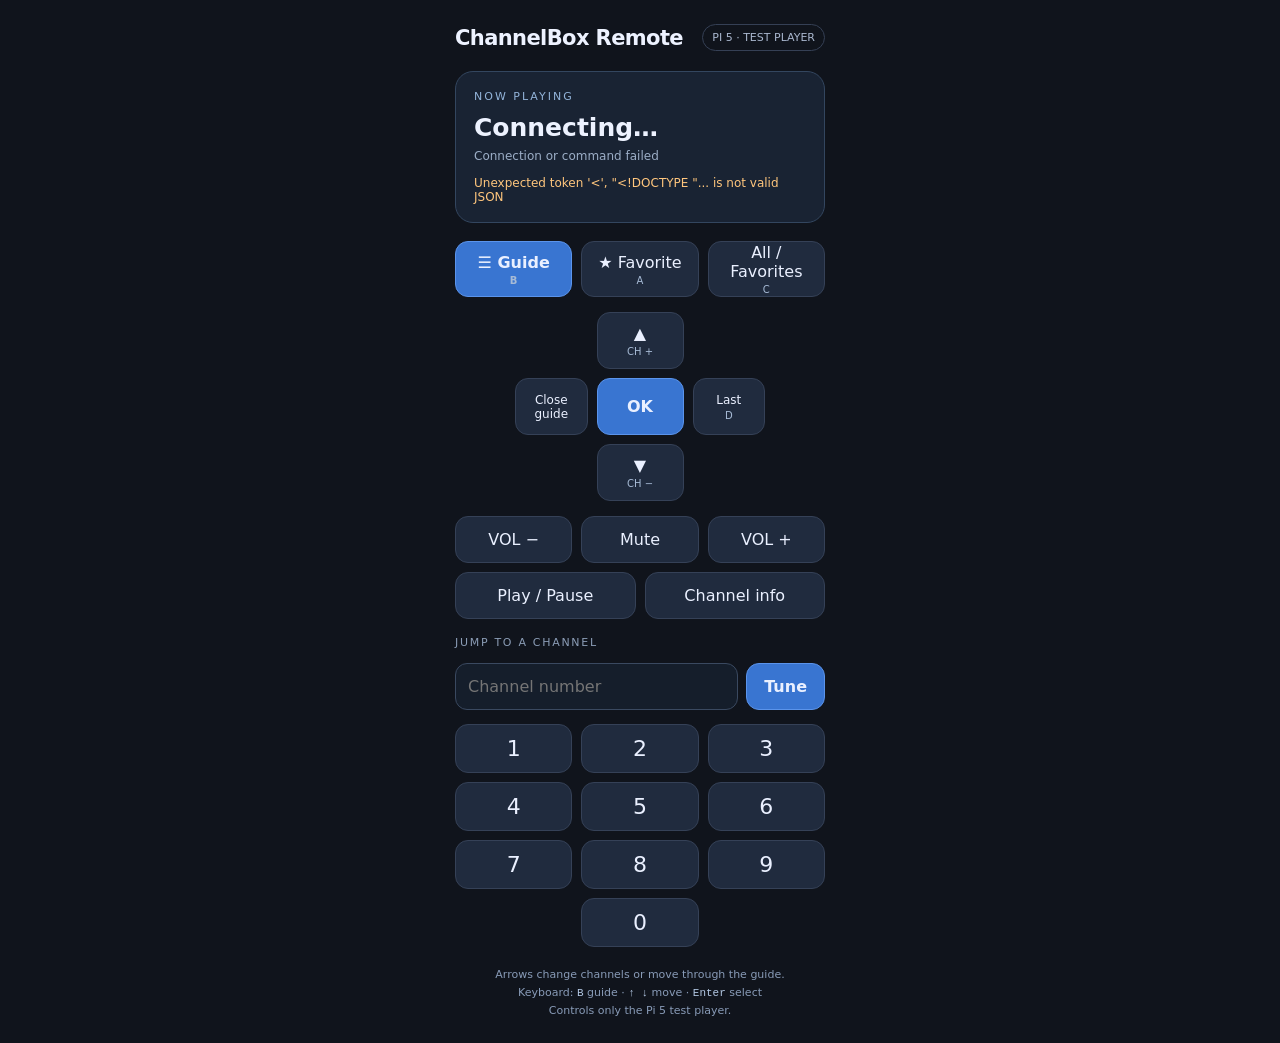
==== remote/index.html @ 06c6996f "Add browser remote control interface" ====
<!doctype html>
<html lang="en"><meta charset="utf-8"><meta name="viewport" content="width=device-width,initial-scale=1">
<title>ChannelBox Remote</title>
<style>
:root{color-scheme:dark;font-family:system-ui,-apple-system,sans-serif;background:#10141c;color:#edf2ff}*{box-sizing:border-box}body{margin:0;padding:24px 16px}main{max-width:370px;margin:auto}header{display:flex;justify-content:space-between;align-items:center;margin-bottom:20px}h1{font-size:21px;margin:0;letter-spacing:-.6px}.pill{font-size:11px;color:#a9b7ce;border:1px solid #354055;padding:6px 9px;border-radius:20px}.screen{background:#192333;border:1px solid #33465f;padding:18px;border-radius:18px;margin-bottom:18px;min-height:126px}.eyebrow{font-size:11px;text-transform:uppercase;letter-spacing:2px;color:#93b4da}#channel{font-size:25px;font-weight:650;margin:9px 0 6px;line-height:1.25;overflow-wrap:anywhere}#connection{font-size:12px;color:#9caec7;min-height:18px}.grid{display:grid;gap:9px}.three{grid-template-columns:repeat(3,1fr)}.two{grid-template-columns:repeat(2,1fr)}button{font:inherit;border:1px solid #354157;background:#202b3e;color:#eaf0ff;border-radius:13px;min-height:47px;cursor:pointer;transition:background .12s,transform .12s;touch-action:manipulation}button:hover{background:#30415c}button:active{transform:scale(.96);background:#405b83}button:focus-visible,input:focus-visible{outline:2px solid #85bcff;outline-offset:3px}.accent{background:#3975d1;border-color:#5b94eb;font-weight:650}.nav{margin:15px auto;max-width:250px;grid-template-columns:1fr 1.2fr 1fr;align-items:center}.nav button{min-height:57px}.up{grid-column:2}.close{grid-row:2}.ok{grid-row:2}.last{grid-row:2}.down{grid-column:2}.small{font-size:12px}.section{margin:17px 0 9px;font-size:11px;text-transform:uppercase;letter-spacing:1.7px;color:#8b9db6}.numbers button{font-size:22px;min-height:49px}.tune{display:flex;gap:8px;margin:14px 0}input{min-width:0;flex:1;background:#151e2b;border:1px solid #3a4960;color:white;border-radius:12px;padding:12px;font:inherit}.tune button{padding:0 17px}footer{text-align:center;color:#889bb7;font-size:11px;line-height:1.6;margin-top:19px}#error{color:#ffc67d;min-height:17px;font-size:12px;margin-top:9px}kbd{color:#b3c8e4}button span{display:block;color:#a7bbd6;font-size:10px;margin-top:3px}
</style>
<main>
<header><h1>ChannelBox Remote</h1><div class="pill">PI 5 · TEST PLAYER</div></header>
<div class="screen" aria-live="polite"><div class="eyebrow" id="mode">Now playing</div><div id="channel">Connecting…</div><div id="connection">Checking Pi 5</div><div id="error" role="status"></div></div>
<div class="grid three"><button data-key="b" class="accent">☰ Guide<span>B</span></button><button data-key="a">★ Favorite<span>A</span></button><button data-key="c">All / Favorites<span>C</span></button></div>
<div class="grid nav"><button class="up" data-key="up" aria-label="Up / channel up">▲<span>CH +</span></button><button class="close small" data-action="close">Close guide</button><button class="ok accent" data-key="enter">OK</button><button class="last small" data-key="d">Last<span>D</span></button><button class="down" data-key="down" aria-label="Down / channel down">▼<span>CH −</span></button></div>
<div class="grid three"><button data-key="x" aria-label="Volume down">VOL −</button><button data-key="m">Mute</button><button data-key="v" aria-label="Volume up">VOL +</button></div>
<div class="grid two" style="margin-top:9px"><button data-key="p">Play / Pause</button><button data-key="i">Channel info</button></div>
<div class="section">Jump to a channel</div><form class="tune"><input id="number" inputmode="numeric" pattern="[0-9]{1,5}" maxlength="5" placeholder="Channel number" aria-label="Channel number"><button class="accent" type="submit">Tune</button></form>
<div class="grid three numbers"><button data-key="1">1</button><button data-key="2">2</button><button data-key="3">3</button><button data-key="4">4</button><button data-key="5">5</button><button data-key="6">6</button><button data-key="7">7</button><button data-key="8">8</button><button data-key="9">9</button><div></div><button data-key="0">0</button></div>
<footer>Arrows change channels or move through the guide.<br>Keyboard: <kbd>B</kbd> guide · <kbd>↑ ↓</kbd> move · <kbd>Enter</kbd> select<br>Controls only the Pi 5 test player.</footer>
</main>
<script>
const token='__TOKEN__';let chain=Promise.resolve(),busy=0;
const el=id=>document.getElementById(id);
async function send(data){busy++;try{const response=await fetch('/control',{method:'POST',headers:{'Content-Type':'application/json','X-Remote-Token':token},body:JSON.stringify(data),signal:AbortSignal.timeout(10000)});const r=await response.json();if(!r.ok)throw Error(r.error||'Command failed');el('channel').textContent=`${r.number} · ${r.name}`;el('mode').textContent=r.guide?'Guide open':'Now playing';el('connection').textContent=r.digits?`Entering channel ${r.digits}…`:`Connected · ${r.count.toLocaleString()} channels`;el('error').textContent='';}catch(e){el('error').textContent=e.message||'Connection failed';el('connection').textContent='Connection or command failed';}finally{busy--;}}
function queue(data){chain=chain.then(()=>send(data));}
document.querySelectorAll('button[data-key]').forEach(b=>b.addEventListener('click',()=>queue({action:'key',key:b.dataset.key})));
document.querySelector('[data-action="close"]').onclick=()=>queue({action:'close'});
document.querySelector('form').onsubmit=e=>{e.preventDefault();if(/^\d{1,5}$/.test(el('number').value))queue({action:'tune',number:el('number').value});};
document.addEventListener('keydown',e=>{if(e.target.closest('input')||(e.target.closest('button')&&['Enter',' '].includes(e.key))||e.metaKey||e.ctrlKey||e.altKey||e.repeat)return;const map={ArrowUp:'up',ArrowDown:'down',Enter:'enter'};const k=map[e.key]||e.key.toLowerCase();if(e.key==='Escape'){e.preventDefault();queue({action:'close'});}else if(/^[0-9abcdimpxv]$/.test(k)||map[e.key]){e.preventDefault();queue({action:'key',key:k});}});
send({action:'status'});setInterval(()=>{if(!busy&&!document.hidden)queue({action:'status'});},4000);
</script></html>
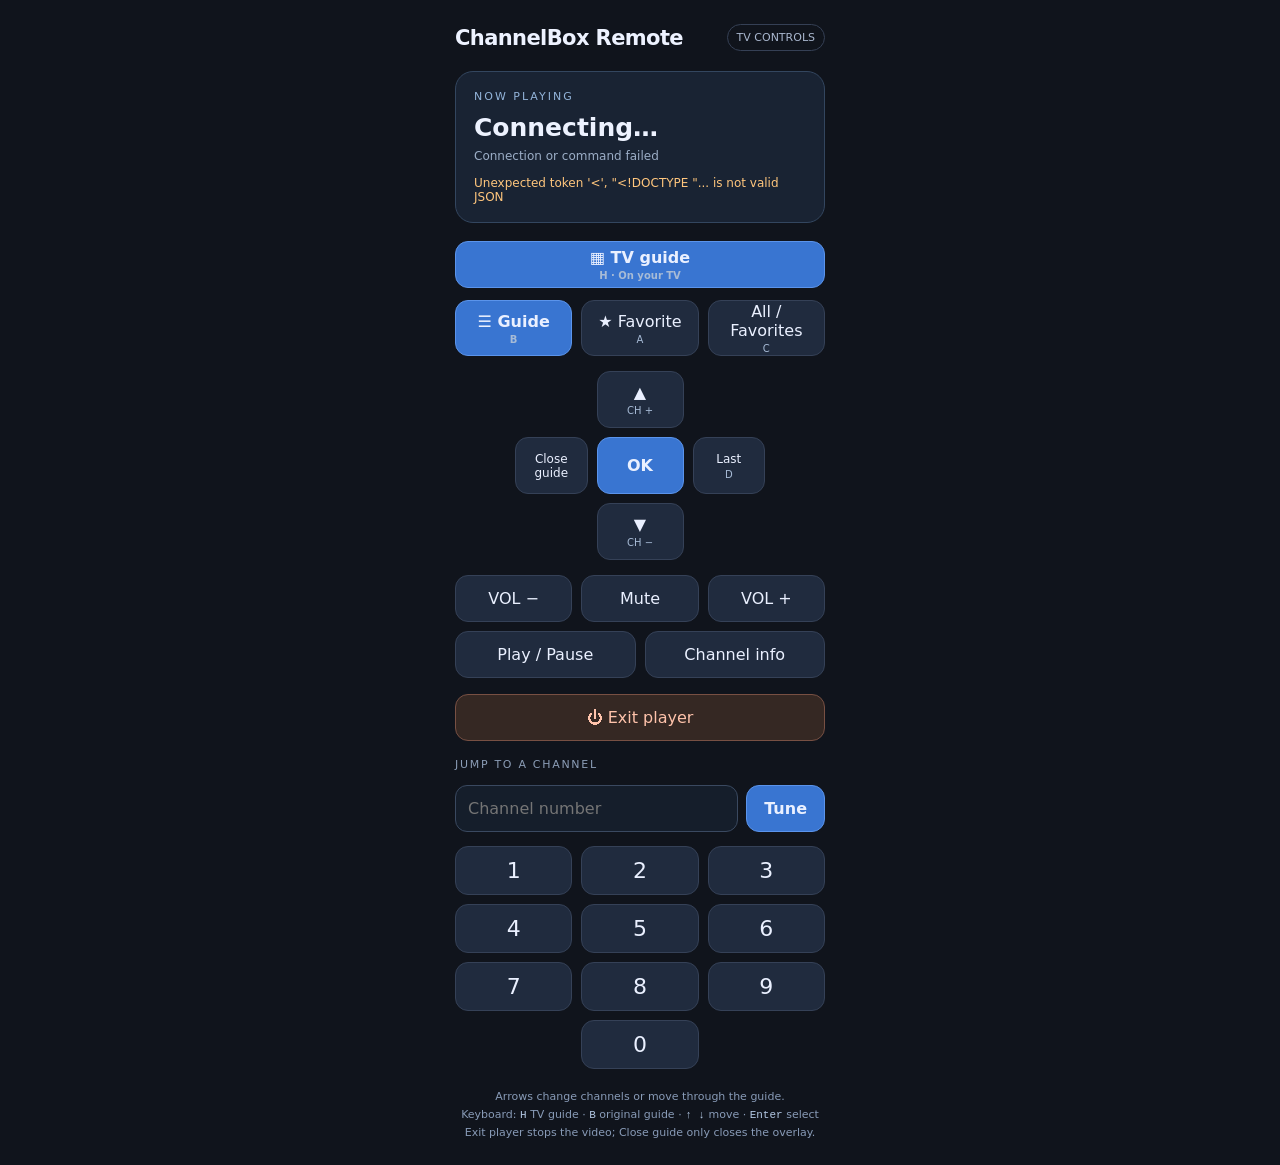
==== commit 87206919: "Add TV guide and Exit player remote buttons" ====
--- a/remote/index.html
+++ b/remote/index.html
@@ -3,26 +3,31 @@
 <title>ChannelBox Remote</title>
 <style>
 :root{color-scheme:dark;font-family:system-ui,-apple-system,sans-serif;background:#10141c;color:#edf2ff}*{box-sizing:border-box}body{margin:0;padding:24px 16px}main{max-width:370px;margin:auto}header{display:flex;justify-content:space-between;align-items:center;margin-bottom:20px}h1{font-size:21px;margin:0;letter-spacing:-.6px}.pill{font-size:11px;color:#a9b7ce;border:1px solid #354055;padding:6px 9px;border-radius:20px}.screen{background:#192333;border:1px solid #33465f;padding:18px;border-radius:18px;margin-bottom:18px;min-height:126px}.eyebrow{font-size:11px;text-transform:uppercase;letter-spacing:2px;color:#93b4da}#channel{font-size:25px;font-weight:650;margin:9px 0 6px;line-height:1.25;overflow-wrap:anywhere}#connection{font-size:12px;color:#9caec7;min-height:18px}.grid{display:grid;gap:9px}.three{grid-template-columns:repeat(3,1fr)}.two{grid-template-columns:repeat(2,1fr)}button{font:inherit;border:1px solid #354157;background:#202b3e;color:#eaf0ff;border-radius:13px;min-height:47px;cursor:pointer;transition:background .12s,transform .12s;touch-action:manipulation}button:hover{background:#30415c}button:active{transform:scale(.96);background:#405b83}button:focus-visible,input:focus-visible{outline:2px solid #85bcff;outline-offset:3px}.accent{background:#3975d1;border-color:#5b94eb;font-weight:650}.nav{margin:15px auto;max-width:250px;grid-template-columns:1fr 1.2fr 1fr;align-items:center}.nav button{min-height:57px}.up{grid-column:2}.close{grid-row:2}.ok{grid-row:2}.last{grid-row:2}.down{grid-column:2}.small{font-size:12px}.section{margin:17px 0 9px;font-size:11px;text-transform:uppercase;letter-spacing:1.7px;color:#8b9db6}.numbers button{font-size:22px;min-height:49px}.tune{display:flex;gap:8px;margin:14px 0}input{min-width:0;flex:1;background:#151e2b;border:1px solid #3a4960;color:white;border-radius:12px;padding:12px;font:inherit}.tune button{padding:0 17px}footer{text-align:center;color:#889bb7;font-size:11px;line-height:1.6;margin-top:19px}#error{color:#ffc67d;min-height:17px;font-size:12px;margin-top:9px}kbd{color:#b3c8e4}button span{display:block;color:#a7bbd6;font-size:10px;margin-top:3px}
+.exit-player{width:100%;margin-top:16px;border-color:#785043;background:#352823;color:#ffc3ab}button:disabled,input:disabled{opacity:.45;cursor:default}
 </style>
 <main>
-<header><h1>ChannelBox Remote</h1><div class="pill">PI 5 · TEST PLAYER</div></header>
-<div class="screen" aria-live="polite"><div class="eyebrow" id="mode">Now playing</div><div id="channel">Connecting…</div><div id="connection">Checking Pi 5</div><div id="error" role="status"></div></div>
+<header><h1>ChannelBox Remote</h1><div class="pill">TV CONTROLS</div></header>
+<div class="screen" aria-live="polite"><div class="eyebrow" id="mode">Now playing</div><div id="channel">Connecting…</div><div id="connection">Checking your TV</div><div id="error" role="status"></div></div>
+<button data-key="h" class="accent" style="width:100%;margin-bottom:12px">▦ TV guide<span>H · On your TV</span></button>
 <div class="grid three"><button data-key="b" class="accent">☰ Guide<span>B</span></button><button data-key="a">★ Favorite<span>A</span></button><button data-key="c">All / Favorites<span>C</span></button></div>
 <div class="grid nav"><button class="up" data-key="up" aria-label="Up / channel up">▲<span>CH +</span></button><button class="close small" data-action="close">Close guide</button><button class="ok accent" data-key="enter">OK</button><button class="last small" data-key="d">Last<span>D</span></button><button class="down" data-key="down" aria-label="Down / channel down">▼<span>CH −</span></button></div>
 <div class="grid three"><button data-key="x" aria-label="Volume down">VOL −</button><button data-key="m">Mute</button><button data-key="v" aria-label="Volume up">VOL +</button></div>
 <div class="grid two" style="margin-top:9px"><button data-key="p">Play / Pause</button><button data-key="i">Channel info</button></div>
+<button type="button" class="exit-player" data-action="exit" title="Stop video playback on the TV">⏻ Exit player</button>
 <div class="section">Jump to a channel</div><form class="tune"><input id="number" inputmode="numeric" pattern="[0-9]{1,5}" maxlength="5" placeholder="Channel number" aria-label="Channel number"><button class="accent" type="submit">Tune</button></form>
 <div class="grid three numbers"><button data-key="1">1</button><button data-key="2">2</button><button data-key="3">3</button><button data-key="4">4</button><button data-key="5">5</button><button data-key="6">6</button><button data-key="7">7</button><button data-key="8">8</button><button data-key="9">9</button><div></div><button data-key="0">0</button></div>
-<footer>Arrows change channels or move through the guide.<br>Keyboard: <kbd>B</kbd> guide · <kbd>↑ ↓</kbd> move · <kbd>Enter</kbd> select<br>Controls only the Pi 5 test player.</footer>
+<footer>Arrows change channels or move through the guide.<br>Keyboard: <kbd>H</kbd> TV guide · <kbd>B</kbd> original guide · <kbd>↑ ↓</kbd> move · <kbd>Enter</kbd> select<br>Exit player stops the video; Close guide only closes the overlay.</footer>
 </main>
 <script>
-const token='__TOKEN__';let chain=Promise.resolve(),busy=0;
+const token='__TOKEN__';let chain=Promise.resolve(),busy=0,playerStopped=false;
 const el=id=>document.getElementById(id);
-async function send(data){busy++;try{const response=await fetch('/control',{method:'POST',headers:{'Content-Type':'application/json','X-Remote-Token':token},body:JSON.stringify(data),signal:AbortSignal.timeout(10000)});const r=await response.json();if(!r.ok)throw Error(r.error||'Command failed');el('channel').textContent=`${r.number} · ${r.name}`;el('mode').textContent=r.guide?'Guide open':'Now playing';el('connection').textContent=r.digits?`Entering channel ${r.digits}…`:`Connected · ${r.count.toLocaleString()} channels`;el('error').textContent='';}catch(e){el('error').textContent=e.message||'Connection failed';el('connection').textContent='Connection or command failed';}finally{busy--;}}
+async function send(data){busy++;try{const response=await fetch('/control',{method:'POST',headers:{'Content-Type':'application/json','X-Remote-Token':token},body:JSON.stringify(data),signal:AbortSignal.timeout(10000)});const r=await response.json();if(!r.ok)throw Error(r.error||'Command failed');displayStatus(r);el('error').textContent='';}catch(e){el('error').textContent=e.message||'Connection failed';el('connection').textContent='Connection or command failed';}finally{busy--;}}
+function displayStatus(r){playerStopped=r.running===false;const stopped=playerStopped;document.querySelectorAll('button[data-key],button[data-action],.tune button,#number').forEach(b=>b.disabled=stopped);el('channel').textContent=stopped?'Player stopped':`${r.number} · ${r.name}`;el('mode').textContent=stopped?'Playback off':r.tv_guide?'TV guide open':r.guide?'Guide open':'Now playing';el('connection').textContent=stopped?'Restart the player or reboot the Pi to watch again.':r.digits?`Entering channel ${r.digits}…`:`Connected · ${r.count.toLocaleString()} channels`;}
 function queue(data){chain=chain.then(()=>send(data));}
 document.querySelectorAll('button[data-key]').forEach(b=>b.addEventListener('click',()=>queue({action:'key',key:b.dataset.key})));
 document.querySelector('[data-action="close"]').onclick=()=>queue({action:'close'});
+document.querySelector('[data-action="exit"]').onclick=()=>queue({action:'exit'});
 document.querySelector('form').onsubmit=e=>{e.preventDefault();if(/^\d{1,5}$/.test(el('number').value))queue({action:'tune',number:el('number').value});};
-document.addEventListener('keydown',e=>{if(e.target.closest('input')||(e.target.closest('button')&&['Enter',' '].includes(e.key))||e.metaKey||e.ctrlKey||e.altKey||e.repeat)return;const map={ArrowUp:'up',ArrowDown:'down',Enter:'enter'};const k=map[e.key]||e.key.toLowerCase();if(e.key==='Escape'){e.preventDefault();queue({action:'close'});}else if(/^[0-9abcdimpxv]$/.test(k)||map[e.key]){e.preventDefault();queue({action:'key',key:k});}});
+document.addEventListener('keydown',e=>{if(playerStopped||e.target.closest('input')||(e.target.closest('button')&&['Enter',' '].includes(e.key))||e.metaKey||e.ctrlKey||e.altKey||e.repeat)return;const map={ArrowUp:'up',ArrowDown:'down',ArrowLeft:'left',ArrowRight:'right',Enter:'enter'};const k=map[e.key]||e.key.toLowerCase();if(e.key==='Escape'){e.preventDefault();queue({action:'close'});}else if(/^[0-9abcdhimpxv]$/.test(k)||map[e.key]){e.preventDefault();queue({action:'key',key:k});}});
 send({action:'status'});setInterval(()=>{if(!busy&&!document.hidden)queue({action:'status'});},4000);
 </script></html>
